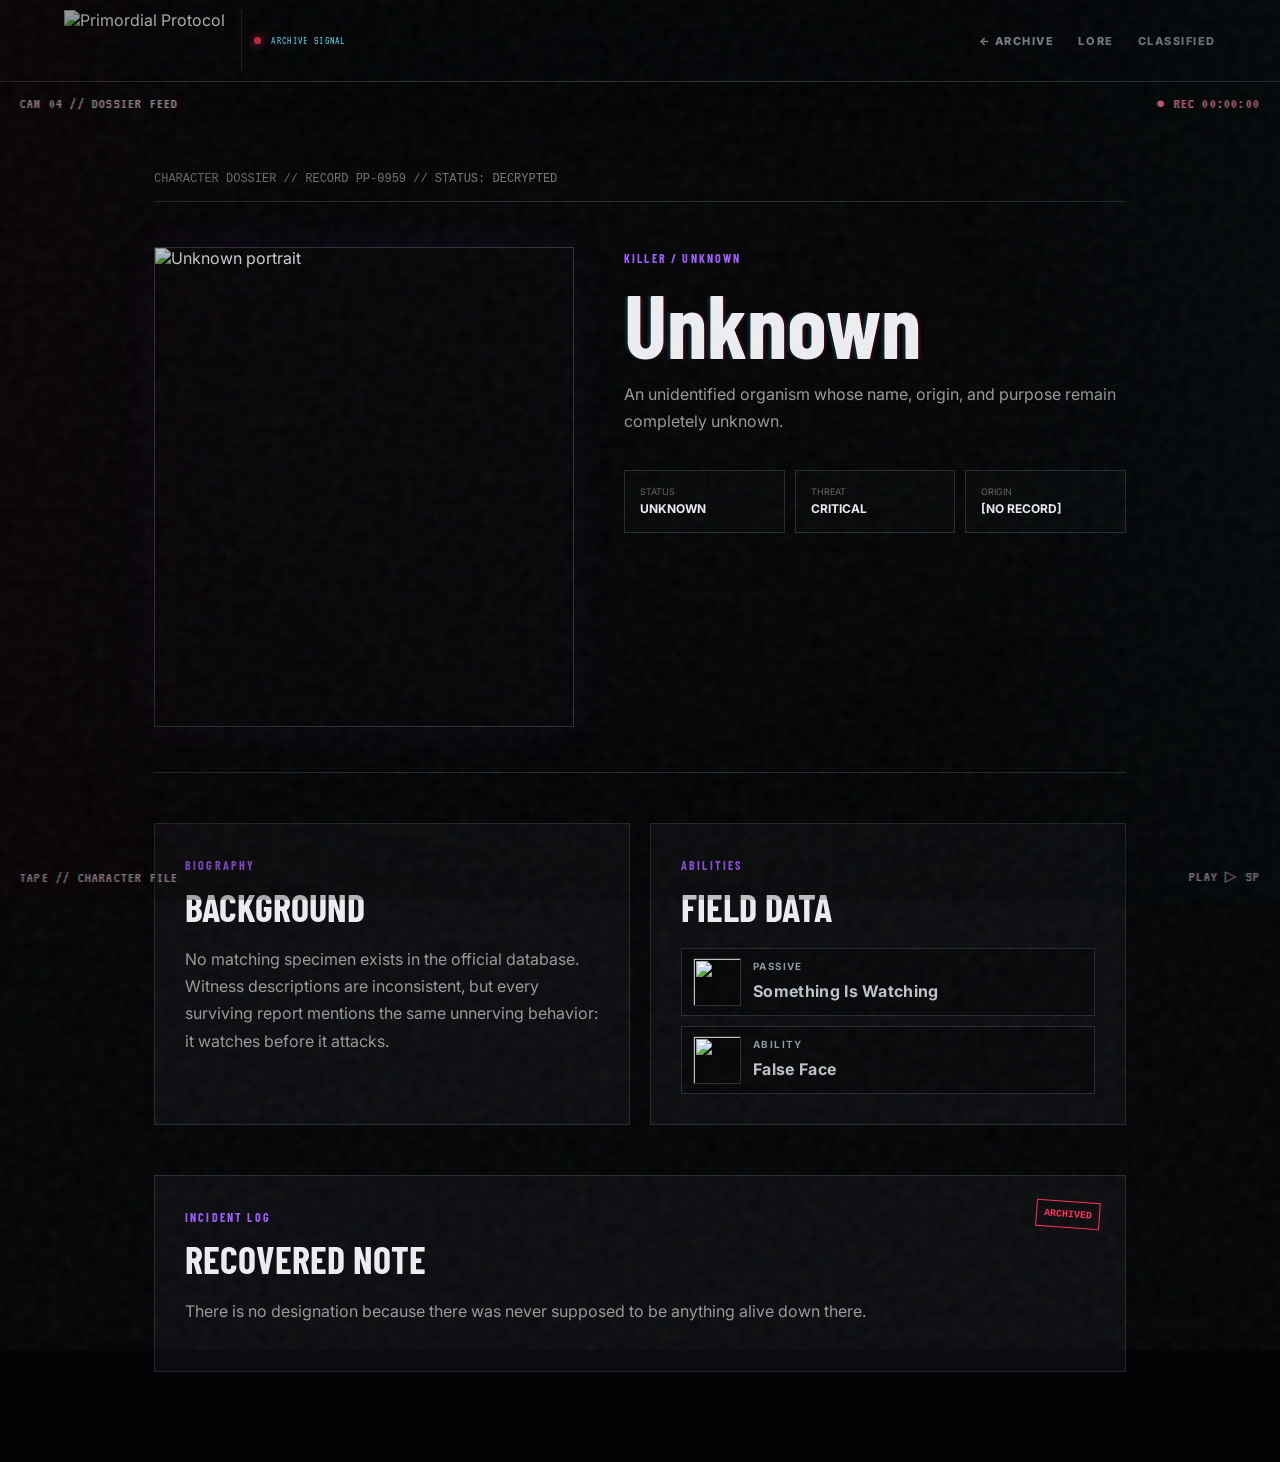
==== character.html @ 77fce889 "Add files via upload" ====
<!DOCTYPE html><html lang="en"><head><meta charset="UTF-8"><meta name="viewport" content="width=device-width,initial-scale=1"><title>Character File — Primordial Protocol</title><link rel="stylesheet" href="style.css"></head>
<body class="vhs-page"><div class="vhs-noise"></div><div class="scanlines"></div><div class="vhs-vignette"></div>
<header class="topbar"><a class="logo" href="index.html" aria-label="Primordial Protocol home"><img src="assets/primordial-logo.png" alt="Primordial Protocol"><span class="logo-status"><i></i> ARCHIVE SIGNAL</span></a><nav><a href="index.html">← ARCHIVE</a><a href="index.html#lore">LORE</a><a href="index.html#classified">CLASSIFIED</a></nav></header>
<div class="vhs-hud top-left">CAM 04 // DOSSIER FEED</div><div class="vhs-hud top-right">● REC <span id="vhsClock">00:00:00</span></div><div class="vhs-hud bottom-left">TAPE // CHARACTER FILE</div><div class="vhs-hud bottom-right">PLAY ▷ SP</div>
<main class="file-page"><div class="file-label">CHARACTER DOSSIER // RECORD <span id="recordId">PP-UNKNOWN</span> // STATUS: DECRYPTED</div>
<section class="file-hero"><div class="big-portrait" id="portrait"><img id="portraitImage" src="assets/unknown.webp" alt="Character portrait"></div><div><span class="eyebrow" id="role">UNKNOWN</span><h1 id="name">LOADING...</h1><p id="summary"></p><div class="stats"><div><small>STATUS</small><b id="status">UNKNOWN</b></div><div><small>THREAT</small><b id="threat">UNKNOWN</b></div><div><small>ORIGIN</small><b id="origin">UNKNOWN</b></div></div></div></section>
<section class="file-grid"><article><span class="eyebrow">BIOGRAPHY</span><h2>BACKGROUND</h2><p id="bio"></p></article><article><span class="eyebrow">ABILITIES</span><h2>FIELD DATA</h2><ul id="abilities" class="ability-list"></ul></article></section>
<section class="document"><div class="stamp">ARCHIVED</div><span class="eyebrow">INCIDENT LOG</span><h2>RECOVERED NOTE</h2><p id="note"></p></section></main><script src="character.js"></script></body></html>
---- style.css ----
@import url('https://fonts.googleapis.com/css2?family=Barlow+Condensed:wght@400;600;700;800&family=Inter:wght@400;600;800&family=VT323&display=swap');
:root{--bg:#050608;--panel:#0b0e11;--line:#252b30;--text:#eeeef2;--muted:#8b9298;--purple:#a05bff;--red:#ff3155;--cyan:#62e6ff;--green:#73ffad}*{box-sizing:border-box}html{scroll-behavior:smooth}body{margin:0;background:#030405;color:var(--text);font-family:Inter,Arial,sans-serif;overflow-x:hidden}body:before{content:"";position:fixed;inset:0;pointer-events:none;z-index:20;background:linear-gradient(90deg,rgba(255,0,60,.025),transparent 25%,transparent 75%,rgba(0,180,255,.025));mix-blend-mode:screen}.vhs-noise{position:fixed;inset:-50%;z-index:18;pointer-events:none;opacity:.055;background-image:url("data:image/svg+xml,%3Csvg viewBox='0 0 180 180' xmlns='http://www.w3.org/2000/svg'%3E%3Cfilter id='n'%3E%3CfeTurbulence type='fractalNoise' baseFrequency='.85' numOctaves='3' stitchTiles='stitch'/%3E%3C/filter%3E%3Crect width='100%25' height='100%25' filter='url(%23n)'/%3E%3C/svg%3E");animation:noise .18s steps(2) infinite}.scanlines{position:fixed;inset:0;pointer-events:none;z-index:19;background:repeating-linear-gradient(to bottom,rgba(255,255,255,.025) 0,rgba(255,255,255,.025) 1px,transparent 1px,transparent 4px);opacity:.42}.vhs-vignette{position:fixed;inset:0;pointer-events:none;z-index:17;background:radial-gradient(ellipse at center,transparent 45%,rgba(0,0,0,.42) 100%)}@keyframes noise{0%{transform:translate(0,0)}25%{transform:translate(2%,-1%)}50%{transform:translate(-1%,2%)}75%{transform:translate(1%,1%)}100%{transform:translate(-2%,-1%)}}@keyframes flicker{0%,18%,22%,63%,64%,65%,100%{opacity:1}19%,21%,62%{opacity:.84}}@keyframes blink{50%{opacity:0}}
.topbar{height:82px;border-bottom:1px solid #30373c;display:flex;align-items:center;justify-content:space-between;padding:0 5vw;position:sticky;top:0;background:rgba(3,5,7,.9);backdrop-filter:blur(14px);z-index:15;box-shadow:0 8px 30px rgba(0,0,0,.35)}.logo{height:68px;display:flex;align-items:center;gap:12px;color:#fff;text-decoration:none;position:relative;overflow:hidden}.logo img{width:178px;height:62px;object-fit:cover;object-position:center;filter:contrast(1.2) brightness(.95);border-right:1px solid #333;padding-right:10px}.logo-status{font:11px "VT323",monospace;color:var(--cyan);letter-spacing:.12em;white-space:nowrap}.logo-status i{display:inline-block;width:7px;height:7px;background:var(--red);border-radius:50%;margin-right:5px;box-shadow:0 0 8px var(--red);animation:blink 1.1s infinite}nav{display:flex;gap:24px}nav a{color:#9ca2a8;text-decoration:none;font-size:11px;font-weight:800;letter-spacing:.14em}nav a:hover{color:#fff;text-shadow:2px 0 var(--red),-2px 0 var(--cyan)}
.vhs-hud{position:fixed;z-index:16;color:rgba(255,255,255,.58);font:15px "VT323",monospace;letter-spacing:.08em;text-shadow:1px 0 rgba(255,0,0,.45),-1px 0 rgba(0,200,255,.45);pointer-events:none}.top-left{left:20px;top:96px}.top-right{right:20px;top:96px}.bottom-left{left:20px;bottom:15px}.bottom-right{right:20px;bottom:15px}.top-right{color:#ff7186}main{position:relative;z-index:2}
.hero{max-width:1180px;min-height:680px;margin:auto;padding:150px 5vw 80px;position:relative;display:flex;flex-direction:column;justify-content:center;overflow:hidden}.hero-bg{position:absolute;inset:55px 0 0;background:linear-gradient(90deg,rgba(3,4,6,.96) 0%,rgba(3,4,6,.72) 45%,rgba(3,4,6,.9) 100%),url("assets/primordial-logo.png") center 24%/cover no-repeat;opacity:.25;filter:grayscale(.25) contrast(1.2);z-index:-1}.hero:after{content:"";position:absolute;left:0;right:0;bottom:0;height:90px;background:linear-gradient(transparent,#030405);pointer-events:none}.eyebrow{font:700 12px "Barlow Condensed";letter-spacing:.18em;color:var(--purple)}h1,h2,h3{font-family:"Barlow Condensed";margin:0}h1{font-size:clamp(64px,10vw,128px);line-height:.82;margin:20px 0;text-shadow:3px 0 rgba(255,0,60,.12),-3px 0 rgba(0,190,255,.12);animation:flicker 7s infinite}.hero h1 em{color:transparent;-webkit-text-stroke:1px #eee;font-style:normal}.hero p{max-width:650px;color:#a6adb2;line-height:1.7}.hero-buttons{display:flex;gap:12px;margin-top:30px}.button{display:inline-block;border:1px solid #4b5359;background:#101316;color:#fff;padding:14px 20px;text-decoration:none;font-size:11px;font-weight:800;letter-spacing:.1em;cursor:pointer;transition:.18s}.button:hover{transform:translateY(-2px);border-color:#a9b0b5;box-shadow:0 0 25px rgba(98,230,255,.08)}.button.primary{background:linear-gradient(90deg,#8c43f0,#a05bff);border-color:var(--purple)}.hero-meta{display:flex;gap:24px;margin-top:34px;color:#596167;font:12px "VT323",monospace;letter-spacing:.12em}
.alert{max-width:1100px;margin:0 auto 80px;padding:16px 20px;border:1px solid #3a2430;background:rgba(22,11,16,.82);display:flex;gap:20px;color:#aaa;font-size:12px;box-shadow:0 0 30px rgba(255,49,85,.04)}.alert strong{color:var(--red)}.section{max-width:1100px;margin:0 auto 110px;padding:0 5vw}.section-head{display:flex;justify-content:space-between;border-bottom:1px solid var(--line);padding-bottom:20px;margin-bottom:25px}.section h2,.classified h2{font-size:48px}.count{font:14px "VT323",monospace;color:#6f7a81}.cards{display:grid;grid-template-columns:repeat(4,1fr);gap:14px}.card{border:1px solid var(--line);background:linear-gradient(145deg,rgba(18,20,24,.95),rgba(7,9,11,.96));padding:14px;transition:.2s;position:relative;overflow:hidden}.card:after{content:"";position:absolute;inset:0;background:linear-gradient(115deg,transparent 30%,rgba(255,255,255,.035) 50%,transparent 70%);transform:translateX(-120%);transition:.5s}.card:hover:after{transform:translateX(120%)}.card:hover{transform:translateY(-4px);border-color:#555;box-shadow:0 12px 35px rgba(0,0,0,.4)}.card h3{font-size:25px;margin-top:15px}.card p{color:#888;font-size:12px;line-height:1.5;min-height:38px}.card a{color:var(--purple);font-size:11px;font-weight:800;text-decoration:none}.portrait-image{width:100%;height:220px;display:block;object-fit:cover;object-position:center;background:#050507;filter:contrast(1.08) brightness(.84);border:1px solid #24242b}.role-tag{margin-top:12px;color:var(--cyan);font:700 10px monospace;letter-spacing:.12em}.killer-tag{color:var(--red)}
.split{display:grid;grid-template-columns:1.2fr .8fr;gap:50px}.timeline>div{display:flex;gap:20px;border-bottom:1px solid var(--line);padding:22px 0}.timeline b{color:var(--purple);font:20px "VT323",monospace}.timeline strong{display:block;font-family:"Barlow Condensed";font-size:22px}.timeline small{color:#777}.terminal{border:1px solid #263b3f;background:linear-gradient(180deg,rgba(5,17,20,.95),rgba(3,9,11,.96));padding:25px;font:14px "VT323",monospace;color:var(--cyan);min-height:280px;box-shadow:inset 0 0 40px rgba(98,230,255,.03)}.terminal-top{border-bottom:1px solid #23444a;padding-bottom:12px;margin-bottom:18px}.dim{color:#60777a}.terminal-green{color:var(--green)}.cursor{animation:blink 1s infinite}
.classified{max-width:1100px;margin:0 auto 100px;padding:50px;border:1px solid #5a2634;background:radial-gradient(circle at 80% 20%,rgba(53,16,28,.9),rgba(10,8,11,.96) 58%);box-shadow:0 0 70px rgba(255,49,85,.06)}.classified-head{display:flex;justify-content:space-between;gap:30px;align-items:flex-start}.classified p{color:#888;max-width:700px;line-height:1.6}.unlock-badge{border:1px solid var(--green);color:var(--green);padding:12px 18px;text-align:center;font:18px "VT323",monospace;letter-spacing:.12em;box-shadow:0 0 18px rgba(115,255,173,.08)}.unlock-badge small{font-size:11px;color:#6bb88b}.classified-grid{display:grid;grid-template-columns:repeat(3,1fr);gap:12px;margin-top:30px}.classified-card{border:1px solid #34262b;background:rgba(7,7,9,.65);padding:22px;position:relative}.classified-card:before{content:"DECLASSIFIED";position:absolute;right:12px;top:12px;color:rgba(115,255,173,.42);font:10px "VT323",monospace}.classified-card span{display:block;color:#7e858b;font:11px monospace;margin-bottom:12px}.classified-card b{display:block;font:700 24px "Barlow Condensed";color:#f1e9ec}.classified-card p{font-size:12px;color:#888;margin:12px 0 22px}.classified-card small{color:var(--green);font:11px monospace}
.file-page{max-width:1100px;margin:auto;padding:90px 5vw}.file-label{font:12px monospace;color:#777;border-bottom:1px solid var(--line);padding-bottom:15px}.file-hero{display:grid;grid-template-columns:420px 1fr;gap:50px;padding:45px 0;border-bottom:1px solid var(--line)}.big-portrait{height:480px;background-repeat:no-repeat;background-color:#050507;background-size:cover;background-position:center;box-shadow:0 0 40px rgba(154,82,255,.08);border:1px solid #2c3236}.file-hero h1{font-size:90px}.file-hero p{color:#999;line-height:1.7}.stats{display:grid;grid-template-columns:repeat(3,1fr);gap:10px;margin-top:35px}.stats div{border:1px solid var(--line);padding:15px;background:rgba(7,9,11,.6)}.stats small{display:block;color:#666;font-size:9px}.stats b{font-size:12px}.file-grid{display:grid;grid-template-columns:1fr 1fr;gap:20px;padding:50px 0}.file-grid article,.document{border:1px solid var(--line);padding:30px;background:rgba(13,14,17,.88)}.file-grid h2,.document h2{font-size:38px;margin:10px 0}.file-grid p,.file-grid li,.document p{color:#999;line-height:1.7}.document{position:relative}.stamp{position:absolute;right:25px;top:25px;color:var(--red);border:1px solid var(--red);padding:7px;font:800 10px monospace;transform:rotate(4deg)}footer{border-top:1px solid var(--line);padding:25px 5vw;color:#555;font:12px "VT323",monospace;letter-spacing:.08em;position:relative;z-index:2}
@media(max-width:800px){nav{display:none}.cards{grid-template-columns:1fr 1fr}.split,.file-hero,.file-grid{grid-template-columns:1fr}.classified-grid{grid-template-columns:1fr}.big-portrait{height:330px}.hero{padding-top:110px}.file-hero h1{font-size:65px}.logo img{width:150px}.logo-status{display:none}.vhs-hud{font-size:12px}}@media(max-width:480px){.cards{grid-template-columns:1fr}.hero-buttons{flex-direction:column}.hero-meta{flex-direction:column;gap:6px}.alert{margin-left:5vw;margin-right:5vw}.classified{margin-left:5vw;margin-right:5vw;padding:30px 22px}.classified-head{flex-direction:column}.top-left,.bottom-left{display:none}}

.redacted-card{border-color:#403d42;background:linear-gradient(145deg,rgba(16,16,18,.98),rgba(5,5,6,.98))}.redacted-card:hover{border-color:#777}.redacted-tag{color:#c8c8c8}.redacted-portrait{height:220px;border:1px solid #24262a;background:repeating-linear-gradient(165deg,#050506 0 18px,#111214 18px 36px);display:flex;align-items:center;justify-content:center;text-align:center;font:700 42px/1.05 "VT323",monospace;color:#c9c9c9;text-shadow:2px 0 #fff;letter-spacing:.08em;filter:contrast(1.4)}.slasher-image{object-position:center center;filter:contrast(1.35) brightness(.72) saturate(.8)}.slasher-card{border-color:#592630}.slasher-card:hover{border-color:#ff3155;box-shadow:0 12px 35px rgba(255,49,85,.14)}.file-page .big-portrait[style*="slasher"]{filter:contrast(1.35) brightness(.72) saturate(.8)}
.story-page{max-width:1200px;margin:auto;padding:100px 5vw 80px}.story-page h1{font:800 clamp(64px,11vw,150px)/.82 'Barlow Condensed',sans-serif;letter-spacing:-.04em;margin:18px 0 25px;animation:flicker 7s infinite}.story-page h1 em{font-style:normal;color:var(--red);text-shadow:5px 0 rgba(160,91,255,.3)}.lede{max-width:720px;color:#a1a6ab;line-height:1.75;font-size:15px}.story-grid{display:grid;grid-template-columns:repeat(3,1fr);gap:14px;margin:55px 0}.story-card{min-height:250px;border:1px solid var(--line);padding:25px;background:linear-gradient(145deg,rgba(15,17,20,.96),rgba(5,6,8,.96));position:relative;overflow:hidden}.story-card:after{content:'REC';position:absolute;right:-18px;bottom:-28px;font:90px 'VT323';color:rgba(255,255,255,.025)}.story-card.danger{border-color:#54252e}.story-card span{font:11px 'VT323';color:var(--cyan);letter-spacing:.12em}.story-card h2{font:700 34px/1 'Barlow Condensed';margin:24px 0 12px}.story-card p{color:#888;line-height:1.65;font-size:13px}.story-card a{display:inline-block;margin-top:20px;color:#fff;text-decoration:none;font:700 11px Inter;letter-spacing:.12em}.transcript{margin:25px 0;padding:32px;border:1px solid #2a3034;background:rgba(7,9,11,.88);max-width:900px;box-shadow:inset 0 0 50px rgba(0,0,0,.25)}.transcript.danger-panel{border-color:#632733}.transcript-head{display:flex;justify-content:space-between;gap:20px;border-bottom:1px solid #292e33;padding-bottom:12px;color:#70777c;font:12px 'VT323';letter-spacing:.12em}.transcript-head b{color:var(--green)}.transcript h2{font:700 46px/1 'Barlow Condensed';margin:25px 0}.transcript p{font:14px/1.8 monospace;color:#9b9fa2}.transcript p b{color:#d7d9db}.redacted-line{color:var(--red)!important;letter-spacing:.08em}.quote{border-left:2px solid var(--red);padding-left:18px;color:#ddd!important;font-style:italic}.topbar nav a[href='stories.html']{color:#fff;text-shadow:0 0 12px rgba(255,255,255,.25)}@media(max-width:800px){.story-grid{grid-template-columns:1fr}.story-page{padding-top:70px}.transcript{padding:24px}.transcript h2{font-size:38px}}
.lore-intro{padding-top:0}.lore-banner{border:1px solid #3b2b48;background:linear-gradient(110deg,rgba(22,13,31,.95),rgba(8,9,12,.96));padding:38px;position:relative;overflow:hidden}.lore-banner:before{content:'PROTOCOL // ORIGIN';position:absolute;right:-20px;top:25px;transform:rotate(90deg);font:12px 'VT323';color:rgba(160,91,255,.45);letter-spacing:.15em}.lore-banner h2{font-size:clamp(38px,6vw,70px);margin:10px 0}.lore-banner p{max-width:760px;color:#999;line-height:1.8}.lore-banner .button{margin-top:15px}

/* Character portrait + ability presentation */
.big-portrait{overflow:hidden;position:relative;display:flex;align-items:center;justify-content:center}
.big-portrait img{width:100%;height:100%;display:block;object-fit:cover;object-position:center;filter:contrast(1.08) brightness(.88);transition:transform .35s ease,filter .35s ease}
.big-portrait:hover img{transform:scale(1.025);filter:contrast(1.12) brightness(.96)}
.big-portrait.redacted-image img{filter:contrast(1.1) brightness(.35) grayscale(1)}
.ability-list{list-style:none;padding:0;margin:18px 0 0;display:grid;gap:10px}
.ability-list li{display:flex;align-items:center;gap:12px;border:1px solid var(--line);padding:9px 11px;background:rgba(5,6,8,.72);color:#bfc3c6}
.ability-list li img{width:48px;height:48px;object-fit:contain;flex:none;border:1px solid #2a2d31;background:#050506}
.ability-list li span{font-weight:700;letter-spacing:.02em}

/* Character portrait + ability presentation */
.big-portrait{overflow:hidden;position:relative;display:flex;align-items:center;justify-content:center}
.big-portrait img{width:100%;height:100%;display:block;object-fit:cover;object-position:center;filter:contrast(1.08) brightness(.88);transition:transform .35s ease,filter .35s ease}
.big-portrait:hover img{transform:scale(1.025);filter:contrast(1.12) brightness(.96)}
.big-portrait.redacted-image img{filter:contrast(1.1) brightness(.35) grayscale(1)}
.ability-list{list-style:none;padding:0;margin:18px 0 0;display:grid;gap:10px}
.ability-list li{display:flex;align-items:center;gap:12px;border:1px solid var(--line);padding:9px 11px;background:rgba(5,6,8,.72);color:#bfc3c6}
.ability-list li img{width:48px;height:48px;object-fit:contain;flex:none;border:1px solid #2a2d31;background:#050506}
.ability-list li span{font-weight:700;letter-spacing:.02em}

.ability-list li div{display:flex;flex-direction:column;gap:3px}.ability-type{font-size:.62rem;letter-spacing:.14em;color:#8f97a0;font-weight:700}.ability-list li span{font-weight:700;letter-spacing:.02em}

/* BREACH INTRO + ADVANCED ARCHIVE UI */
.breach-screen{position:fixed;inset:0;z-index:100;background:#020204;color:#f4f4f4;display:grid;place-items:center;overflow:hidden;transition:opacity .7s,visibility .7s}.breach-screen.hidden{opacity:0;visibility:hidden;pointer-events:none}.breach-grid{position:absolute;inset:0;background:linear-gradient(rgba(255,40,70,.06) 1px,transparent 1px),linear-gradient(90deg,rgba(255,40,70,.06) 1px,transparent 1px);background-size:38px 38px;transform:perspective(500px) rotateX(55deg) scale(1.5);transform-origin:center bottom;opacity:.55}.breach-noise{position:absolute;inset:0;opacity:.13;background:repeating-linear-gradient(0deg,transparent 0 3px,rgba(255,255,255,.15) 4px);animation:glitch 90ms steps(2) infinite}.breach-content{position:relative;text-align:center;width:min(900px,90vw);padding:40px;border:1px solid #55202b;background:rgba(5,5,8,.82);box-shadow:0 0 80px rgba(255,0,50,.12),inset 0 0 50px rgba(255,0,50,.035)}.breach-code{font:18px VT323,monospace;color:#ff536f;letter-spacing:.2em;margin-bottom:18px}.breach-title{font:clamp(58px,12vw,150px);font-weight:900;line-height:.78;letter-spacing:-.06em;text-shadow:4px 0 #00d9ff,-4px 0 #ff174d;animation:flicker 2.5s infinite}.breach-title span{color:#ff3155}.breach-line{height:2px;background:linear-gradient(90deg,transparent,#ff3155,transparent);margin:28px 0}.breach-content p{font:18px VT323,monospace;letter-spacing:.12em;color:#9ba1a8}.breach-content strong{color:#ff3155}.breach-button{margin:22px 0;padding:14px 28px;background:#090a0d;color:#fff;border:1px solid #ff3155;font:700 16px Inter,sans-serif;letter-spacing:.14em;cursor:pointer;box-shadow:0 0 18px rgba(255,49,85,.18)}.breach-button:hover{background:#ff3155;color:#050608}.breach-warning{font:13px VT323,monospace;color:#72777c;letter-spacing:.18em}.advanced-strip{max-width:1180px;margin:0 auto;padding:14px 5vw;display:grid;grid-template-columns:repeat(4,1fr) auto;gap:10px;border-top:1px solid #20252a;border-bottom:1px solid #20252a;background:rgba(7,9,11,.75);position:relative;z-index:3}.advanced-strip div{padding:8px 12px;border-left:2px solid #333}.advanced-strip small{display:block;color:#70777e;font:11px VT323,monospace;letter-spacing:.12em}.advanced-strip b{font-size:11px;letter-spacing:.1em}.signal-dot{display:inline-block;width:7px;height:7px;background:#73ffad;border-radius:50%;box-shadow:0 0 10px #73ffad;animation:blink 1s infinite}.panic-button{align-self:center;background:#11070a;border:1px solid #5b1e2a;color:#ff5e78;padding:9px 12px;font:11px VT323,monospace;letter-spacing:.12em;cursor:pointer}.panic-button:hover{border-color:#ff3155;background:#2a0b12}@keyframes glitch{0%{transform:translateY(0)}50%{transform:translateY(2px)}100%{transform:translateY(-1px)}}.panic-mode{filter:saturate(1.5) contrast(1.12)}.panic-mode .vhs-noise{opacity:.15}.panic-mode main{animation:panicShake .18s infinite}@keyframes panicShake{0%,100%{transform:translate(0)}25%{transform:translate(2px,-1px)}75%{transform:translate(-2px,1px)}}
@media(max-width:760px){.advanced-strip{grid-template-columns:1fr 1fr}.panic-button{grid-column:1/-1}.breach-content{padding:28px 18px}.breach-title{font-size:clamp(52px,17vw,100px)}}
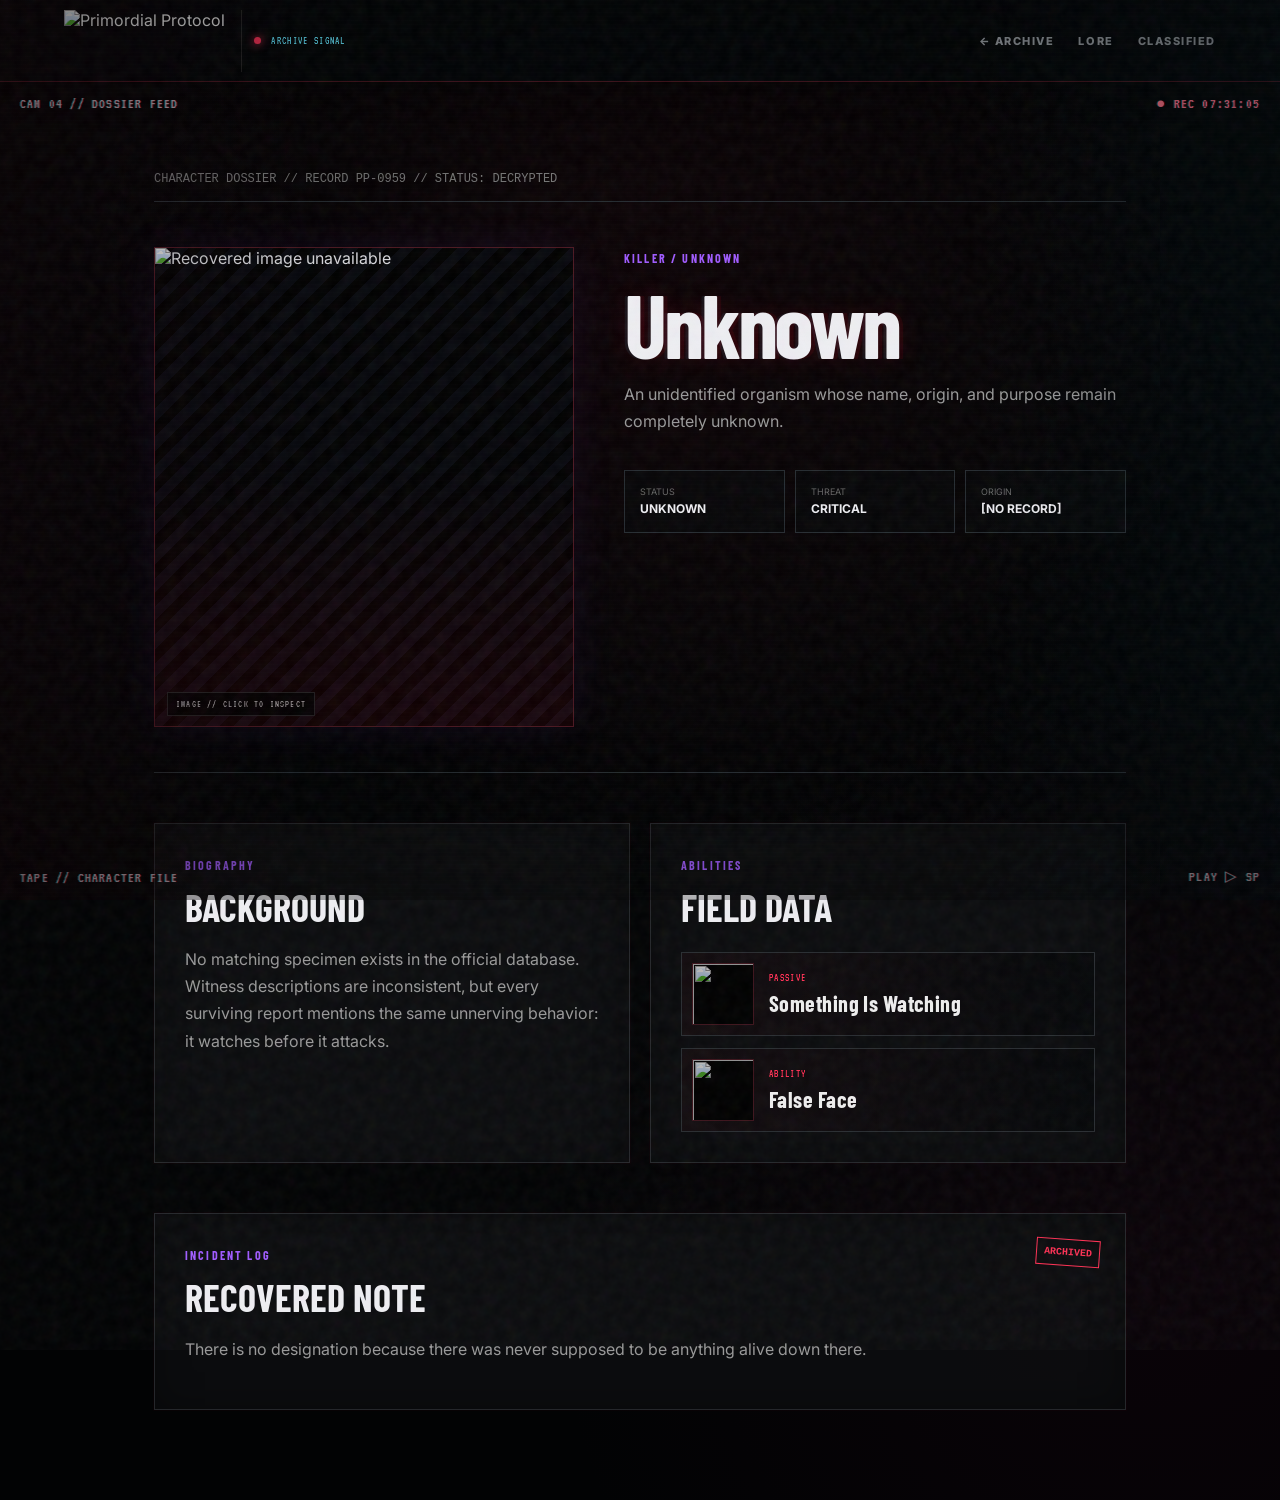
==== commit eda4d0c0: "Add files via upload" ====
--- a/character.html
+++ b/character.html
@@ -5,4 +5,4 @@
 <main class="file-page"><div class="file-label">CHARACTER DOSSIER // RECORD <span id="recordId">PP-UNKNOWN</span> // STATUS: DECRYPTED</div>
 <section class="file-hero"><div class="big-portrait" id="portrait"><img id="portraitImage" src="assets/unknown.webp" alt="Character portrait"></div><div><span class="eyebrow" id="role">UNKNOWN</span><h1 id="name">LOADING...</h1><p id="summary"></p><div class="stats"><div><small>STATUS</small><b id="status">UNKNOWN</b></div><div><small>THREAT</small><b id="threat">UNKNOWN</b></div><div><small>ORIGIN</small><b id="origin">UNKNOWN</b></div></div></div></section>
 <section class="file-grid"><article><span class="eyebrow">BIOGRAPHY</span><h2>BACKGROUND</h2><p id="bio"></p></article><article><span class="eyebrow">ABILITIES</span><h2>FIELD DATA</h2><ul id="abilities" class="ability-list"></ul></article></section>
-<section class="document"><div class="stamp">ARCHIVED</div><span class="eyebrow">INCIDENT LOG</span><h2>RECOVERED NOTE</h2><p id="note"></p></section></main><script src="character.js"></script></body></html>
+<section class="document"><div class="stamp">ARCHIVED</div><span class="eyebrow">INCIDENT LOG</span><h2>RECOVERED NOTE</h2><p id="note"></p></section></main><div class="image-lightbox" id="imageLightbox" aria-hidden="true" role="dialog" aria-label="Image viewer"><button class="lightbox-close" id="lightboxClose" aria-label="Close image viewer">×</button><div class="lightbox-frame"><img id="lightboxImage" alt=""><div class="lightbox-caption" id="lightboxCaption"></div></div></div><script src="script.js"></script><script src="character.js"></script></body></html>
--- a/style.css
+++ b/style.css
@@ -38,3 +38,137 @@
 /* BREACH INTRO + ADVANCED ARCHIVE UI */
 .breach-screen{position:fixed;inset:0;z-index:100;background:#020204;color:#f4f4f4;display:grid;place-items:center;overflow:hidden;transition:opacity .7s,visibility .7s}.breach-screen.hidden{opacity:0;visibility:hidden;pointer-events:none}.breach-grid{position:absolute;inset:0;background:linear-gradient(rgba(255,40,70,.06) 1px,transparent 1px),linear-gradient(90deg,rgba(255,40,70,.06) 1px,transparent 1px);background-size:38px 38px;transform:perspective(500px) rotateX(55deg) scale(1.5);transform-origin:center bottom;opacity:.55}.breach-noise{position:absolute;inset:0;opacity:.13;background:repeating-linear-gradient(0deg,transparent 0 3px,rgba(255,255,255,.15) 4px);animation:glitch 90ms steps(2) infinite}.breach-content{position:relative;text-align:center;width:min(900px,90vw);padding:40px;border:1px solid #55202b;background:rgba(5,5,8,.82);box-shadow:0 0 80px rgba(255,0,50,.12),inset 0 0 50px rgba(255,0,50,.035)}.breach-code{font:18px VT323,monospace;color:#ff536f;letter-spacing:.2em;margin-bottom:18px}.breach-title{font:clamp(58px,12vw,150px);font-weight:900;line-height:.78;letter-spacing:-.06em;text-shadow:4px 0 #00d9ff,-4px 0 #ff174d;animation:flicker 2.5s infinite}.breach-title span{color:#ff3155}.breach-line{height:2px;background:linear-gradient(90deg,transparent,#ff3155,transparent);margin:28px 0}.breach-content p{font:18px VT323,monospace;letter-spacing:.12em;color:#9ba1a8}.breach-content strong{color:#ff3155}.breach-button{margin:22px 0;padding:14px 28px;background:#090a0d;color:#fff;border:1px solid #ff3155;font:700 16px Inter,sans-serif;letter-spacing:.14em;cursor:pointer;box-shadow:0 0 18px rgba(255,49,85,.18)}.breach-button:hover{background:#ff3155;color:#050608}.breach-warning{font:13px VT323,monospace;color:#72777c;letter-spacing:.18em}.advanced-strip{max-width:1180px;margin:0 auto;padding:14px 5vw;display:grid;grid-template-columns:repeat(4,1fr) auto;gap:10px;border-top:1px solid #20252a;border-bottom:1px solid #20252a;background:rgba(7,9,11,.75);position:relative;z-index:3}.advanced-strip div{padding:8px 12px;border-left:2px solid #333}.advanced-strip small{display:block;color:#70777e;font:11px VT323,monospace;letter-spacing:.12em}.advanced-strip b{font-size:11px;letter-spacing:.1em}.signal-dot{display:inline-block;width:7px;height:7px;background:#73ffad;border-radius:50%;box-shadow:0 0 10px #73ffad;animation:blink 1s infinite}.panic-button{align-self:center;background:#11070a;border:1px solid #5b1e2a;color:#ff5e78;padding:9px 12px;font:11px VT323,monospace;letter-spacing:.12em;cursor:pointer}.panic-button:hover{border-color:#ff3155;background:#2a0b12}@keyframes glitch{0%{transform:translateY(0)}50%{transform:translateY(2px)}100%{transform:translateY(-1px)}}.panic-mode{filter:saturate(1.5) contrast(1.12)}.panic-mode .vhs-noise{opacity:.15}.panic-mode main{animation:panicShake .18s infinite}@keyframes panicShake{0%,100%{transform:translate(0)}25%{transform:translate(2px,-1px)}75%{transform:translate(-2px,1px)}}
 @media(max-width:760px){.advanced-strip{grid-template-columns:1fr 1fr}.panic-button{grid-column:1/-1}.breach-content{padding:28px 18px}.breach-title{font-size:clamp(52px,17vw,100px)}}
+
+/* ===== HORROR OVERDRIVE / IMAGE SYSTEM ===== */
+:root{
+  --blood:#e10b2f;
+  --blood-dark:#5d0617;
+  --bone:#d8d1c9;
+  --acid:#b6ff57;
+  --void:#010203;
+}
+body{
+  background:
+    radial-gradient(circle at 50% 20%,rgba(55,0,12,.18),transparent 42%),
+    radial-gradient(circle at 90% 85%,rgba(62,0,35,.13),transparent 35%),
+    #020304;
+}
+body:after{
+  content:"";position:fixed;inset:0;pointer-events:none;z-index:21;opacity:.18;
+  background:
+    radial-gradient(ellipse at center,transparent 38%,rgba(0,0,0,.72) 100%),
+    repeating-linear-gradient(90deg,transparent 0 47px,rgba(255,0,40,.018) 48px,transparent 49px);
+  mix-blend-mode:multiply;
+}
+.topbar{border-bottom-color:#42131c}
+nav a:hover{color:#fff;text-shadow:0 0 12px var(--red),2px 0 var(--cyan),-2px 0 var(--red)}
+.hero{
+  min-height:760px;
+  max-width:1280px;
+}
+.hero:before{
+  content:"";position:absolute;inset:15% 5% 5%;pointer-events:none;
+  background:radial-gradient(ellipse at 70% 48%,rgba(180,0,35,.16),transparent 28%);
+  filter:blur(18px);
+}
+.hero h1,.story-page h1,.file-hero h1{
+  letter-spacing:-.035em;
+  text-shadow:0 0 28px rgba(255,20,55,.12),4px 0 rgba(255,0,40,.08),-3px 0 rgba(98,230,255,.07);
+}
+.hero h1 em,.story-page h1 em{
+  color:transparent;
+  -webkit-text-stroke:1px rgba(255,255,255,.8);
+  text-shadow:4px 0 var(--blood-dark);
+}
+.card,.story-card,.file-grid article,.document,.classified-card{
+  border-color:#25272b;
+  box-shadow:0 0 0 1px rgba(255,0,40,.025),inset 0 0 35px rgba(0,0,0,.32);
+}
+.card:hover{
+  border-color:#742334;
+  box-shadow:0 18px 45px rgba(0,0,0,.58),0 0 25px rgba(224,11,47,.07);
+}
+.portrait-image,.big-portrait img{
+  cursor:zoom-in;
+}
+.portrait-image{
+  transition:transform .5s cubic-bezier(.2,.8,.2,1),filter .5s ease;
+}
+.card:hover .portrait-image{
+  transform:scale(1.045);
+  filter:contrast(1.2) brightness(.62) saturate(.78);
+}
+.big-portrait{
+  border-color:#4b1720;
+  background:
+    linear-gradient(135deg,rgba(130,0,20,.08),transparent 50%),
+    #030405;
+}
+.big-portrait:before{
+  content:"IMAGE // CLICK TO INSPECT";
+  position:absolute;z-index:2;left:12px;bottom:10px;
+  padding:6px 8px;background:rgba(0,0,0,.72);border:1px solid rgba(255,255,255,.12);
+  color:#a7a0a2;font:10px "VT323",monospace;letter-spacing:.12em;
+  pointer-events:none;
+}
+.big-portrait:after{
+  content:"";
+  position:absolute;inset:0;pointer-events:none;
+  background:linear-gradient(180deg,transparent 45%,rgba(255,0,35,.07) 100%);
+  mix-blend-mode:screen;
+}
+.ability-list{list-style:none;padding:0;margin:22px 0 0;display:grid;gap:12px}
+.ability-list li{
+  display:flex;align-items:center;gap:15px;min-height:82px;padding:10px;
+  border:1px solid #292d31;background:linear-gradient(90deg,rgba(19,12,15,.96),rgba(5,7,9,.95));
+  transition:.2s;cursor:zoom-in;
+}
+.ability-list li:hover{border-color:#7b2636;transform:translateX(4px);box-shadow:0 0 24px rgba(225,11,47,.08)}
+.ability-list li img{
+  width:62px;height:62px;flex:0 0 62px;object-fit:cover;display:block;
+  border:1px solid #5a2932;filter:contrast(1.15) brightness(.72);
+  background:#050507;cursor:zoom-in;
+}
+.ability-list li span{display:block;color:#eee;font:700 22px "Barlow Condensed";margin-top:4px}
+.ability-type{color:var(--red);font:11px "VT323";letter-spacing:.12em}
+.image-lightbox{
+  position:fixed;inset:0;z-index:100;
+  display:flex;align-items:center;justify-content:center;padding:5vh 5vw;
+  background:rgba(0,0,0,.93);backdrop-filter:blur(8px);
+  opacity:0;visibility:hidden;pointer-events:none;transition:opacity .2s ease;
+}
+.image-lightbox.open{opacity:1;visibility:visible;pointer-events:auto}
+.lightbox-frame{max-width:min(1100px,92vw);max-height:90vh;position:relative;text-align:center}
+.lightbox-frame img{
+  max-width:100%;max-height:78vh;display:block;object-fit:contain;
+  border:1px solid #652331;box-shadow:0 0 80px rgba(225,11,47,.12),0 20px 90px #000;
+  background:#030405;
+}
+.lightbox-caption{margin-top:12px;color:#9c9597;font:14px "VT323";letter-spacing:.13em}
+.lightbox-close{
+  position:absolute;right:24px;top:18px;z-index:2;width:48px;height:48px;
+  border:1px solid #6b2634;background:#080709;color:#fff;font:34px/1 Arial;
+  cursor:pointer;
+}
+.lightbox-close:hover{background:#2a0910;border-color:var(--red);color:#ff6c80}
+.viewer-open{overflow:hidden}
+.image-missing{
+  min-height:80px;background:repeating-linear-gradient(-45deg,#09090b 0 10px,#111217 10px 20px);
+}
+.panic-mode{filter:contrast(1.16) saturate(1.18)}
+.panic-mode .card,.panic-mode .story-card{animation:panicJitter .13s infinite}
+@keyframes panicJitter{
+  0%,100%{transform:translate(0)}
+  25%{transform:translate(-1px,1px)}
+  50%{transform:translate(1px,-1px)}
+  75%{transform:translate(1px,1px)}
+}
+@media (prefers-reduced-motion:reduce){
+  .vhs-noise,.scanlines,.hero h1,.story-page h1,.card,.story-card{animation:none!important}
+  *{scroll-behavior:auto!important}
+}
+@media(max-width:800px){
+  .hero{min-height:650px}
+  .ability-list li span{font-size:19px}
+  .lightbox-close{right:10px;top:10px}
+}
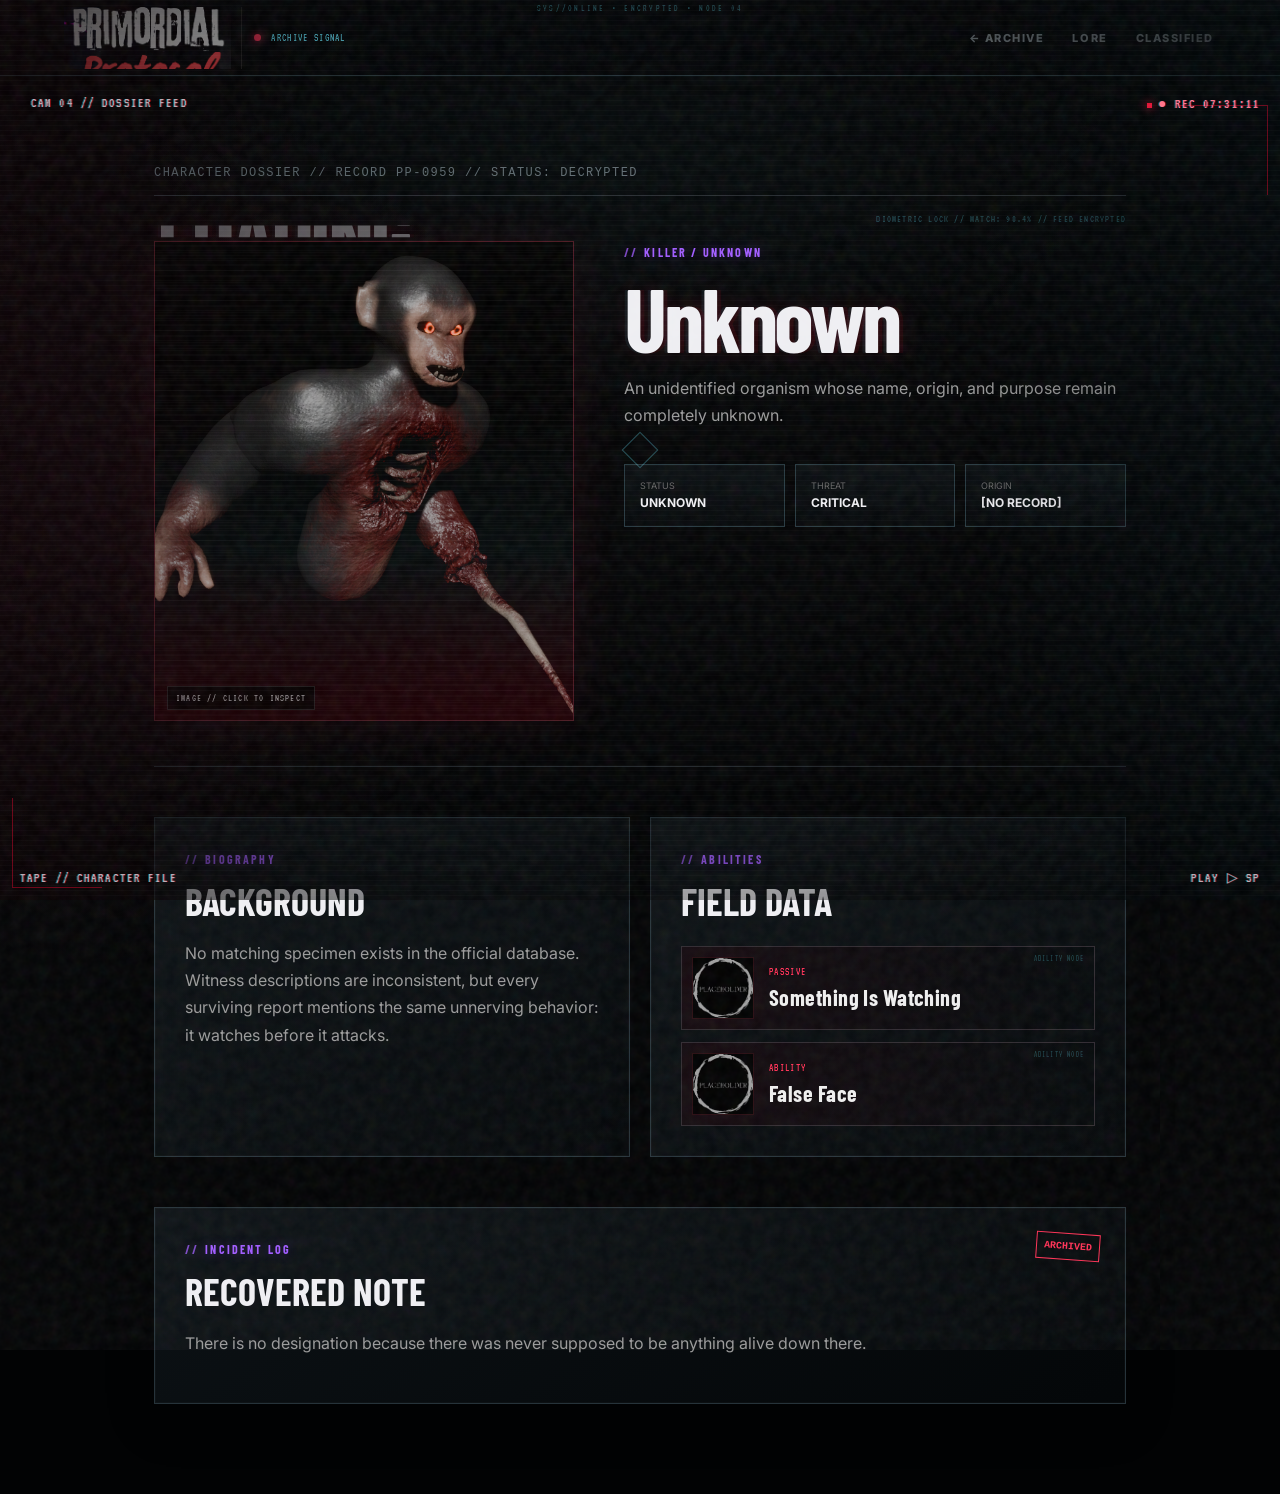
==== commit f7ec9791: "Add files via upload" ====
--- a/character.html
+++ b/character.html
@@ -1,8 +1,8 @@
 <!DOCTYPE html><html lang="en"><head><meta charset="UTF-8"><meta name="viewport" content="width=device-width,initial-scale=1"><title>Character File — Primordial Protocol</title><link rel="stylesheet" href="style.css"></head>
 <body class="vhs-page"><div class="vhs-noise"></div><div class="scanlines"></div><div class="vhs-vignette"></div>
-<header class="topbar"><a class="logo" href="index.html" aria-label="Primordial Protocol home"><img src="assets/primordial-logo.png" alt="Primordial Protocol"><span class="logo-status"><i></i> ARCHIVE SIGNAL</span></a><nav><a href="index.html">← ARCHIVE</a><a href="index.html#lore">LORE</a><a href="index.html#classified">CLASSIFIED</a></nav></header>
+<header class="topbar"><a class="logo" href="index.html" aria-label="Primordial Protocol home"><img src="" data-image-key="logo" alt="Primordial Protocol"><span class="logo-status"><i></i> ARCHIVE SIGNAL</span></a><nav><a href="index.html">← ARCHIVE</a><a href="index.html#lore">LORE</a><a href="index.html#classified">CLASSIFIED</a></nav></header>
 <div class="vhs-hud top-left">CAM 04 // DOSSIER FEED</div><div class="vhs-hud top-right">● REC <span id="vhsClock">00:00:00</span></div><div class="vhs-hud bottom-left">TAPE // CHARACTER FILE</div><div class="vhs-hud bottom-right">PLAY ▷ SP</div>
 <main class="file-page"><div class="file-label">CHARACTER DOSSIER // RECORD <span id="recordId">PP-UNKNOWN</span> // STATUS: DECRYPTED</div>
-<section class="file-hero"><div class="big-portrait" id="portrait"><img id="portraitImage" src="assets/unknown.webp" alt="Character portrait"></div><div><span class="eyebrow" id="role">UNKNOWN</span><h1 id="name">LOADING...</h1><p id="summary"></p><div class="stats"><div><small>STATUS</small><b id="status">UNKNOWN</b></div><div><small>THREAT</small><b id="threat">UNKNOWN</b></div><div><small>ORIGIN</small><b id="origin">UNKNOWN</b></div></div></div></section>
+<section class="file-hero"><div class="big-portrait" id="portrait"><img id="portraitImage" src="" data-image-key="unknown" alt="Character portrait"></div><div><span class="eyebrow" id="role">UNKNOWN</span><h1 id="name">LOADING...</h1><p id="summary"></p><div class="stats"><div><small>STATUS</small><b id="status">UNKNOWN</b></div><div><small>THREAT</small><b id="threat">UNKNOWN</b></div><div><small>ORIGIN</small><b id="origin">UNKNOWN</b></div></div></div></section>
 <section class="file-grid"><article><span class="eyebrow">BIOGRAPHY</span><h2>BACKGROUND</h2><p id="bio"></p></article><article><span class="eyebrow">ABILITIES</span><h2>FIELD DATA</h2><ul id="abilities" class="ability-list"></ul></article></section>
-<section class="document"><div class="stamp">ARCHIVED</div><span class="eyebrow">INCIDENT LOG</span><h2>RECOVERED NOTE</h2><p id="note"></p></section></main><div class="image-lightbox" id="imageLightbox" aria-hidden="true" role="dialog" aria-label="Image viewer"><button class="lightbox-close" id="lightboxClose" aria-label="Close image viewer">×</button><div class="lightbox-frame"><img id="lightboxImage" alt=""><div class="lightbox-caption" id="lightboxCaption"></div></div></div><script src="script.js"></script><script src="character.js"></script></body></html>
+<section class="document"><div class="stamp">ARCHIVED</div><span class="eyebrow">INCIDENT LOG</span><h2>RECOVERED NOTE</h2><p id="note"></p></section></main><div class="image-lightbox" id="imageLightbox" aria-hidden="true" role="dialog" aria-label="Image viewer"><button class="lightbox-close" id="lightboxClose" aria-label="Close image viewer">×</button><div class="lightbox-frame"><img id="lightboxImage" alt=""><div class="lightbox-caption" id="lightboxCaption"></div></div></div><script src="embedded-images.js"></script><script src="script.js"></script><script src="character.js"></script></body></html>
--- a/style.css
+++ b/style.css
@@ -172,3 +172,139 @@
   .ability-list li span{font-size:19px}
   .lightbox-close{right:10px;top:10px}
 }
+\n\n/* IMAGE SYSTEM // SELF-CONTAINED + CLICKABLE */\n.portrait-image, .big-portrait img {\n  background: #050505;\n  object-fit: cover;\n  cursor: zoom-in;\n  user-select: none;\n}\n.portrait-image { min-height: 220px; display:block; width:100%; }\n.portrait-image.image-missing { opacity:.18; filter:grayscale(1) contrast(1.4); }\n.big-portrait img { width:100%; height:100%; object-fit:cover; }\n.ability-list img {\n  width:58px !important; height:58px !important; min-width:58px;\n  object-fit:cover; cursor:zoom-in;\n  image-rendering:auto;\n  border:1px solid rgba(255,45,85,.45);\n  background:#030303;\n}\n.image-lightbox.open { display:flex !important; }\n.image-lightbox { z-index:99999; }\n.image-lightbox .lightbox-frame img { max-width:min(92vw,1200px); max-height:82vh; object-fit:contain; }\n@media (max-width:700px){ .ability-list img{width:52px!important;height:52px!important;min-width:52px;} }\n
+/* =========================================================
+   PROTOCOL // BLACKSITE UI OVERDRIVE
+   High-tech horror HUD, CRT interference, scan beams, glass panels
+   ========================================================= */
+:root{
+  --acid:#73ffad;
+  --electric:#62e6ff;
+  --blood:#ff3155;
+  --violet:#a05bff;
+  --glass:rgba(9,13,17,.72);
+}
+html{background:#010203}
+body{background:
+  radial-gradient(circle at 50% -10%,rgba(98,230,255,.055),transparent 34%),
+  radial-gradient(circle at 8% 35%,rgba(255,49,85,.045),transparent 30%),
+  #020304;
+  cursor:crosshair;
+}
+body:after{content:"";position:fixed;inset:0;pointer-events:none;z-index:14;opacity:.34;
+  background-image:
+   linear-gradient(rgba(98,230,255,.035) 1px,transparent 1px),
+   linear-gradient(90deg,rgba(98,230,255,.025) 1px,transparent 1px);
+  background-size:48px 48px;
+  mask-image:linear-gradient(to bottom,black,transparent 92%);
+}
+.vhs-noise{opacity:.075;mix-blend-mode:screen}
+.scanlines{opacity:.55;background:repeating-linear-gradient(to bottom,rgba(255,255,255,.045) 0 1px,transparent 1px 5px)}
+.vhs-vignette{background:radial-gradient(ellipse at center,transparent 36%,rgba(0,0,0,.28) 66%,rgba(0,0,0,.82) 100%)}
+
+/* animated scanner beam */
+.protocol-scanbeam{position:fixed;left:0;right:0;top:-10vh;height:2px;z-index:21;pointer-events:none;
+ background:linear-gradient(90deg,transparent,rgba(98,230,255,.05),var(--electric),rgba(255,49,85,.6),transparent);
+ box-shadow:0 0 18px rgba(98,230,255,.8),0 0 60px rgba(255,49,85,.22);animation:scanBeam 8s linear infinite;opacity:.75}
+@keyframes scanBeam{0%{transform:translateY(0);opacity:0}8%{opacity:.8}50%{opacity:.65}92%{opacity:.8}100%{transform:translateY(120vh);opacity:0}}
+.protocol-corner{position:fixed;z-index:22;pointer-events:none;width:90px;height:90px;opacity:.45}
+.protocol-corner.tl{left:12px;top:105px;border-left:1px solid var(--electric);border-top:1px solid var(--electric)}
+.protocol-corner.tr{right:12px;top:105px;border-right:1px solid var(--blood);border-top:1px solid var(--blood)}
+.protocol-corner.bl{left:12px;bottom:12px;border-left:1px solid var(--blood);border-bottom:1px solid var(--blood)}
+.protocol-corner.br{right:12px;bottom:12px;border-right:1px solid var(--electric);border-bottom:1px solid var(--electric)}
+
+.topbar{height:76px;background:linear-gradient(180deg,rgba(2,5,8,.96),rgba(2,4,6,.76));border-bottom-color:#26363d;box-shadow:0 0 0 1px rgba(98,230,255,.025),0 12px 50px rgba(0,0,0,.55);}
+.topbar:before{content:"SYS//ONLINE  •  ENCRYPTED  •  NODE 04";position:absolute;left:50%;top:4px;transform:translateX(-50%);font:9px VT323,monospace;letter-spacing:.25em;color:rgba(98,230,255,.42);white-space:nowrap}
+.logo:after{content:"";position:absolute;inset:0;background:linear-gradient(90deg,transparent 35%,rgba(98,230,255,.15) 50%,transparent 65%);transform:translateX(-120%);animation:logoSweep 5s linear infinite}
+@keyframes logoSweep{to{transform:translateX(120%)}}
+nav a{position:relative;padding:10px 2px;transition:.2s;color:#7f898f}
+nav a:before{content:"";position:absolute;left:0;right:100%;bottom:0;height:1px;background:var(--electric);transition:.2s;box-shadow:0 0 8px var(--electric)}
+nav a:hover:before{right:0}
+
+.vhs-hud{font-size:14px;z-index:23;mix-blend-mode:screen;text-transform:uppercase}
+.top-left:before,.top-right:before{content:"";display:inline-block;width:5px;height:5px;margin-right:6px;background:var(--electric);box-shadow:0 0 8px var(--electric);vertical-align:middle}
+.top-right:before{background:var(--blood);box-shadow:0 0 8px var(--blood)}
+
+.advanced-strip{border-color:#29424a;background:linear-gradient(180deg,rgba(5,13,16,.9),rgba(4,7,10,.78));box-shadow:inset 0 1px rgba(98,230,255,.08),0 10px 35px rgba(0,0,0,.28)}
+.advanced-strip div{border-left-color:#284149;position:relative;overflow:hidden}
+.advanced-strip div:after{content:"";position:absolute;inset:0;background:linear-gradient(90deg,transparent,rgba(98,230,255,.08),transparent);transform:translateX(-110%);animation:telemetrySweep 4s linear infinite}
+@keyframes telemetrySweep{to{transform:translateX(110%)}}
+.panic-button{box-shadow:inset 0 0 14px rgba(255,49,85,.08),0 0 18px rgba(255,49,85,.05)}
+
+.hero{isolation:isolate}
+.hero:before{content:"SECTOR 04 // BIOHAZARD // VISUAL FEED";position:absolute;top:35px;left:5vw;color:rgba(98,230,255,.34);font:11px VT323,monospace;letter-spacing:.18em;z-index:1}
+.hero-bg{opacity:.19;filter:grayscale(.7) contrast(1.45) brightness(.72);transform:scale(1.02);animation:backgroundPulse 9s ease-in-out infinite}
+@keyframes backgroundPulse{0%,100%{filter:grayscale(.7) contrast(1.45) brightness(.72)}50%{filter:grayscale(.55) contrast(1.6) brightness(.52)}}
+.hero h1{position:relative;letter-spacing:-.055em;text-shadow:4px 0 var(--blood),-4px 0 var(--electric),0 0 38px rgba(160,91,255,.16)}
+.hero h1:after,.story-page h1:after,.file-hero h1:after{content:attr(data-glitch);position:absolute;left:3px;top:0;color:var(--electric);clip-path:inset(40% 0 44% 0);opacity:.4;animation:textGlitch 3.2s steps(2,end) infinite;pointer-events:none}
+@keyframes textGlitch{0%,82%,100%{transform:translate(0);opacity:0}84%{transform:translate(-6px,1px);opacity:.7}86%{transform:translate(7px,-1px);opacity:.5}88%{transform:translate(-2px);opacity:.2}}
+.eyebrow{position:relative;display:inline-block;text-shadow:0 0 12px rgba(160,91,255,.35)}
+.eyebrow:before{content:"//";margin-right:6px;color:var(--electric);opacity:.75}
+
+.button{position:relative;overflow:hidden;background:linear-gradient(180deg,rgba(17,23,27,.95),rgba(5,8,10,.95));border-color:#34434a;box-shadow:inset 0 0 20px rgba(98,230,255,.025)}
+.button:before{content:"";position:absolute;top:0;bottom:0;width:25%;left:-30%;background:linear-gradient(90deg,transparent,rgba(255,255,255,.18),transparent);transform:skewX(-18deg);transition:.5s}
+.button:hover:before{left:110%}.button.primary{background:linear-gradient(90deg,#5f2bb4,#9c3ff5);box-shadow:0 0 25px rgba(160,91,255,.12),inset 0 0 20px rgba(255,255,255,.06)}
+
+.section-head{position:relative}.section-head:after{content:"";position:absolute;right:0;bottom:-1px;width:28%;height:1px;background:linear-gradient(90deg,transparent,var(--electric));box-shadow:0 0 12px rgba(98,230,255,.4)}
+.section h2,.classified h2{letter-spacing:.015em;text-shadow:0 0 18px rgba(255,255,255,.04)}
+
+.cards{perspective:1000px}
+.card,.story-card,.classified-card,.document,.transcript,.file-grid article{background:
+ linear-gradient(145deg,rgba(13,19,23,.92),rgba(4,7,9,.96)),
+ repeating-linear-gradient(90deg,transparent 0 7px,rgba(98,230,255,.015) 7px 8px);
+ border-color:#26333a;box-shadow:inset 0 0 0 1px rgba(255,255,255,.018),0 16px 45px rgba(0,0,0,.24);}
+.card:before,.story-card:before,.classified-card:after{content:"";position:absolute;inset:0;pointer-events:none;border:1px solid transparent;background:linear-gradient(120deg,rgba(98,230,255,.18),transparent 24%,transparent 75%,rgba(255,49,85,.18)) border-box;mask:linear-gradient(#000 0 0) padding-box,linear-gradient(#000 0 0);mask-composite:exclude;opacity:.35}
+.card:hover,.story-card:hover,.classified-card:hover{border-color:#50646d;box-shadow:0 18px 55px rgba(0,0,0,.5),0 0 25px rgba(98,230,255,.04);transform:translateY(-6px) rotateX(1deg)}
+.portrait-image{filter:contrast(1.16) brightness(.66) saturate(.7);transition:filter .3s,transform .5s;}
+.card:hover .portrait-image{filter:contrast(1.3) brightness(.58) saturate(.85);transform:scale(1.055)}
+.portrait-image:after{content:""}
+.card h3,.story-card h2,.classified-card b{letter-spacing:.02em}
+.card a,.story-card a{position:relative;color:var(--electric);text-shadow:0 0 10px rgba(98,230,255,.18)}
+.card a:hover,.story-card a:hover{color:#fff}
+
+/* image frames get a surveillance-console treatment */
+.portrait-image,.big-portrait{position:relative}
+.portrait-image{clip-path:polygon(0 0,98% 0,100% 3%,100% 100%,2% 100%,0 97%)}
+.portrait-image{box-shadow:inset 0 0 0 1px rgba(98,230,255,.12),inset 0 -45px 60px rgba(0,0,0,.5)}
+.big-portrait{box-shadow:inset 0 0 0 1px rgba(98,230,255,.12),inset 0 -80px 100px rgba(0,0,0,.65),0 0 50px rgba(255,49,85,.08)}
+.big-portrait:after{background:linear-gradient(180deg,transparent 35%,rgba(98,230,255,.04) 65%,rgba(255,0,35,.13) 100%),repeating-linear-gradient(0deg,transparent 0 5px,rgba(255,255,255,.025) 5px 6px)}
+
+.timeline>div{position:relative}.timeline>div:before{content:"";position:absolute;left:7px;top:0;bottom:0;width:1px;background:linear-gradient(var(--electric),transparent);opacity:.2}.timeline b{position:relative;z-index:1;background:#030607;padding:3px 7px;border:1px solid #29414a;box-shadow:0 0 12px rgba(98,230,255,.08)}
+.terminal{position:relative;overflow:hidden;box-shadow:inset 0 0 60px rgba(98,230,255,.04),0 20px 60px rgba(0,0,0,.3)}
+.terminal:before{content:"";position:absolute;left:0;right:0;top:0;height:1px;background:linear-gradient(90deg,transparent,var(--electric),transparent);box-shadow:0 0 15px var(--electric);animation:terminalScan 3.5s linear infinite}
+@keyframes terminalScan{from{transform:translateY(0)}to{transform:translateY(270px)}}
+
+.classified{position:relative;overflow:hidden;border-color:#4b2630;background:radial-gradient(circle at 85% 10%,rgba(255,49,85,.13),transparent 30%),linear-gradient(135deg,rgba(12,10,14,.96),rgba(4,5,7,.97));box-shadow:0 0 80px rgba(255,49,85,.08),inset 0 0 60px rgba(255,49,85,.025)}
+.classified:before{content:"UNAUTHORIZED ACCESS DETECTED";position:absolute;right:-48px;top:30px;transform:rotate(35deg);font:10px VT323;color:rgba(255,49,85,.45);letter-spacing:.18em}
+.unlock-badge{animation:badgePulse 2.5s ease-in-out infinite}
+@keyframes badgePulse{50%{box-shadow:0 0 30px rgba(115,255,173,.16),inset 0 0 15px rgba(115,255,173,.04)}}
+
+/* file page */
+.file-page{position:relative}.file-label{color:#68757b;letter-spacing:.12em}.file-hero{position:relative}.file-hero:before{content:"BIOMETRIC LOCK // MATCH: 98.4% // FEED ENCRYPTED";position:absolute;right:0;top:18px;color:rgba(98,230,255,.32);font:10px VT323;letter-spacing:.12em}
+.stats div{position:relative;overflow:hidden;background:linear-gradient(180deg,rgba(10,15,18,.9),rgba(4,7,9,.95));border-color:#26383f}.stats div:after{content:"";position:absolute;left:0;right:0;bottom:0;height:1px;background:linear-gradient(90deg,var(--electric),transparent)}
+.ability-list li{position:relative;background:linear-gradient(90deg,rgba(20,9,14,.92),rgba(4,8,10,.95));border-color:#302a30;overflow:hidden}.ability-list li:before{content:"ABILITY NODE";position:absolute;right:10px;top:8px;font:8px VT323;color:rgba(98,230,255,.25);letter-spacing:.15em}.ability-list li:hover{border-color:#733040;box-shadow:0 0 30px rgba(255,49,85,.1),inset 0 0 25px rgba(255,49,85,.025)}
+.ability-list li img{filter:contrast(1.3) brightness(.62) saturate(.7);box-shadow:0 0 20px rgba(255,49,85,.07)}
+
+/* stories */
+.story-card{min-height:270px}.story-card:after{font-size:110px;text-shadow:0 0 25px rgba(255,49,85,.08)}
+.transcript{position:relative;overflow:hidden}.transcript:before{content:"AUDIO SPECTRUM // ███████████████████";position:absolute;right:25px;top:12px;color:rgba(98,230,255,.16);font:9px VT323;letter-spacing:.08em}
+.transcript p{position:relative}.transcript p:before{content:"";position:absolute;left:-32px;top:.85em;width:12px;height:1px;background:var(--electric);opacity:.35}
+
+/* subtle horror breathing on active danger records */
+.killer,.danger,.danger-panel,.slasher-card{animation:dangerBreath 5s ease-in-out infinite}
+@keyframes dangerBreath{0%,100%{box-shadow:0 16px 45px rgba(0,0,0,.25)}50%{box-shadow:0 16px 55px rgba(255,49,85,.06),0 0 20px rgba(255,49,85,.025)}}
+
+/* cursor tracker */
+.protocol-cursor{position:fixed;z-index:99990;pointer-events:none;width:26px;height:26px;border:1px solid rgba(98,230,255,.55);transform:translate(-50%,-50%) rotate(45deg);mix-blend-mode:screen;opacity:.6;transition:width .15s,height .15s,opacity .15s}
+.protocol-cursor:before,.protocol-cursor:after{content:"";position:absolute;background:var(--electric)}
+.protocol-cursor:before{left:50%;top:-8px;width:1px;height:42px}.protocol-cursor:after{top:50%;left:-8px;height:1px;width:42px}
+body.cursor-hover .protocol-cursor{width:38px;height:38px;border-color:var(--blood);opacity:.9}.cursor-hover .protocol-cursor:before,.cursor-hover .protocol-cursor:after{background:var(--blood)}
+
+/* panic feed becomes a corrupted surveillance feed */
+.panic-mode{background:#020203}.panic-mode .protocol-scanbeam{background:linear-gradient(90deg,transparent,var(--blood),var(--electric),var(--blood),transparent);animation-duration:1.1s}.panic-mode .card,.panic-mode .story-card{filter:saturate(1.4) contrast(1.18)}
+.panic-mode .vhs-hud,.panic-mode .eyebrow{animation:textGlitch .45s steps(2) infinite}
+
+@media(max-width:800px){
+ body{cursor:auto}.protocol-cursor{display:none}.protocol-corner{width:55px;height:55px}.topbar:before{display:none}.hero:before{left:5vw}.file-hero:before{position:static;margin-bottom:15px;display:block}.story-card{min-height:230px}
+}
+@media(prefers-reduced-motion:reduce){.protocol-scanbeam,.logo:after,.advanced-strip div:after,.hero-bg,.killer,.danger,.danger-panel,.slasher-card,.unlock-badge{animation:none!important}.protocol-cursor{display:none}}
